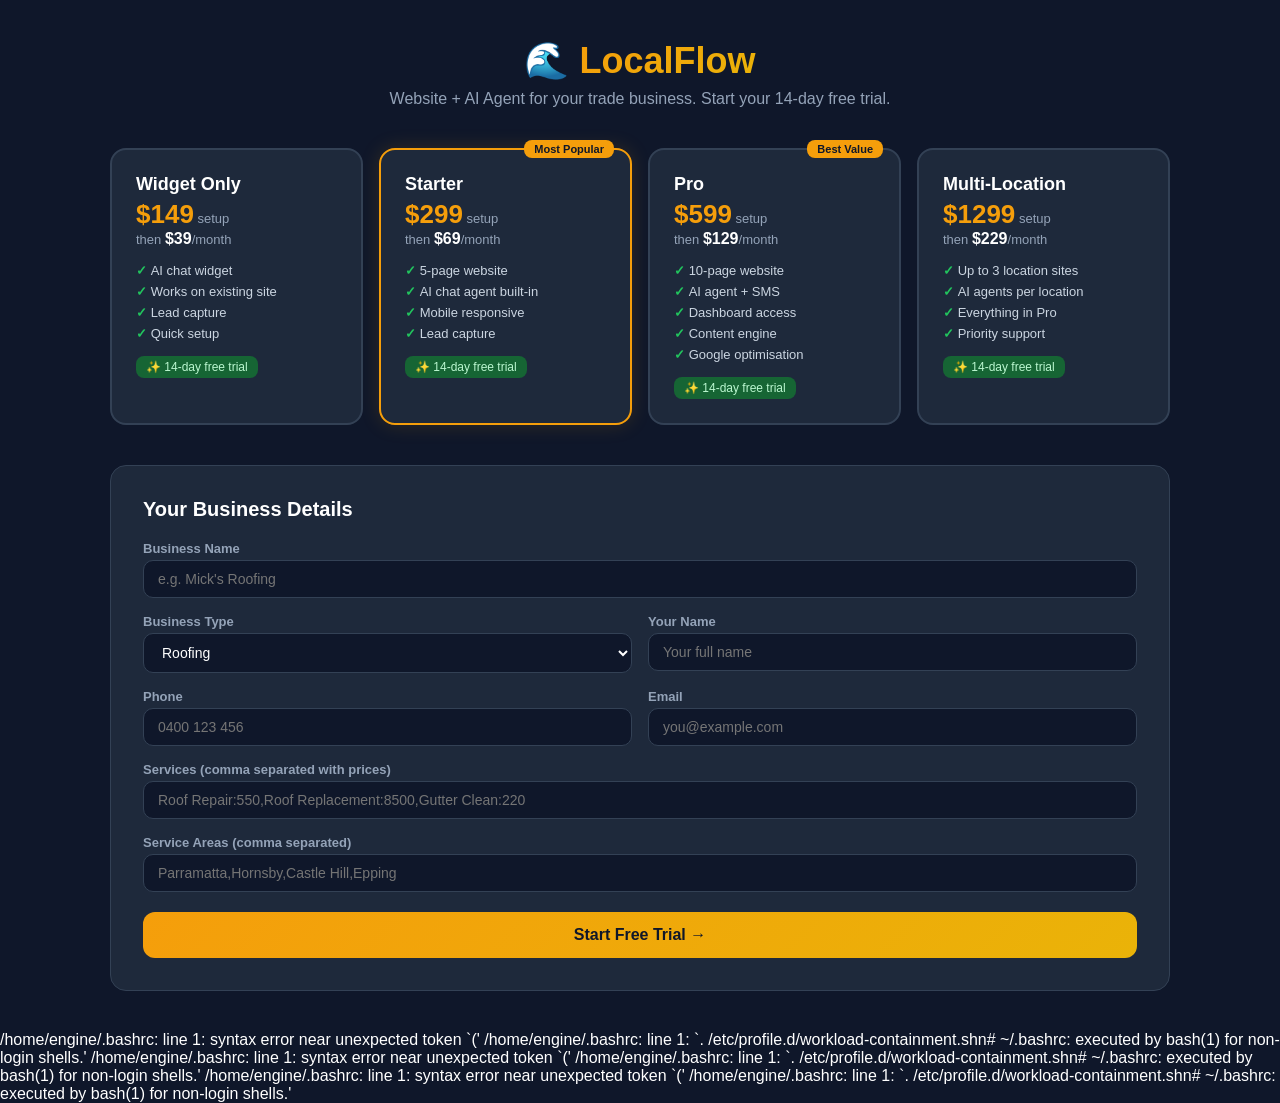
==== signup/index.html @ df105ec1 "Initial LocalFlow deploy: backend API, dashboard, signup, marketing, generator, widget" ====
<!DOCTYPE html>
<html lang="en-AU">
<head>
<meta charset="UTF-8">
<meta name="viewport" content="width=device-width, initial-scale=1.0">
<title>LocalFlow — Get Started Free</title>
<style>
*{margin:0;padding:0;box-sizing:border-box}
body{font-family:Inter,sans-serif;background:#0f172a;color:#fff}
.container{max-width:1100px;margin:0 auto;padding:40px 20px}
h1{font-size:36px;font-weight:800;text-align:center;margin-bottom:8px}
h1 span{background:linear-gradient(135deg,#f59e0b,#eab308);-webkit-background-clip:text;-webkit-text-fill-color:transparent}
.subtitle{text-align:center;color:#94a3b8;margin-bottom:40px;font-size:16px}
.plans{display:grid;grid-template-columns:repeat(auto-fit,minmax(230px,1fr));gap:16px;margin-bottom:40px}
.plan-card{background:#1e293b;border:2px solid #334155;border-radius:16px;padding:24px;cursor:pointer;transition:.2s;position:relative}
.plan-card:hover{border-color:#475569}
.plan-card.selected{border-color:#f59e0b;box-shadow:0 0 20px rgba(245,158,11,0.15)}
.plan-card .badge{position:absolute;top:-10px;right:16px;background:#f59e0b;color:#0f172a;font-size:11px;font-weight:700;padding:3px 10px;border-radius:8px}
.plan-card h3{font-size:18px;font-weight:700;margin-bottom:4px}
.plan-card .price-setup{font-size:13px;color:#94a3b8}
.plan-card .price-setup strong{color:#f59e0b;font-size:26px}
.plan-card .price-monthly{font-size:13px;color:#94a3b8;margin-bottom:12px}
.plan-card .price-monthly strong{color:#fff;font-size:16px}
.plan-card .features{list-style:none;font-size:13px;color:#cbd5e1}
.plan-card .features li{padding:3px 0}
.plan-card .features li:before{content:"✓ ";color:#22c55e;font-weight:700}
.plan-card .trial-badge{margin-top:12px;font-size:12px;background:#166534;color:#bbf7d0;padding:4px 10px;border-radius:8px;display:inline-block}
.form-section{background:#1e293b;border-radius:16px;padding:32px;border:1px solid #334155}
.form-section h2{font-size:20px;font-weight:700;margin-bottom:20px}
.form-grid{display:grid;grid-template-columns:1fr 1fr;gap:16px}
.form-grid .full{grid-column:1/-1}
label{display:block;font-size:13px;font-weight:600;color:#94a3b8;margin-bottom:4px}
input,select{width:100%;padding:10px 14px;background:#0f172a;border:1px solid #334155;border-radius:10px;color:#fff;font-size:14px;outline:none}
input:focus,select:focus{border-color:#f59e0b}
.btn{width:100%;padding:14px;background:linear-gradient(135deg,#f59e0b,#eab308);color:#0f172a;border:none;border-radius:12px;font-size:16px;font-weight:700;cursor:pointer;margin-top:20px;transition:.2s}
.btn:hover{opacity:.9}
.btn:disabled{opacity:.5;cursor:not-allowed}
.toast{display:none;margin-top:16px;padding:14px;border-radius:10px;text-align:center;font-weight:600;font-size:14px}
.toast.success{display:block;background:#166534;color:#bbf7d0}
.toast.error{display:block;background:#7f1d1d;color:#fecaca}
@media(max-width:768px){.form-grid{grid-template-columns:1fr}}
</style>
</head>
<body>
<div class="container">
<h1>🌊 <span>LocalFlow</span></h1>
<p class="subtitle">Website + AI Agent for your trade business. Start your 14-day free trial.</p>
<div class="plans" id="plans"></div>
<div class="form-section">
<h2>Your Business Details</h2>
<div class="form-grid">
<div class="full"><label>Business Name</label><input id="bizName" placeholder="e.g. Mick's Roofing"></div>
<div><label>Business Type</label>
<select id="bizType">
<option>Roofing</option><option>Plumbing</option><option>Electrical</option><option>HVAC</option><option>Landscaping</option><option>Painting</option><option>Building</option><option>Guttering</option><option>Other</option>
</select></div>
<div><label>Your Name</label><input id="yourName" placeholder="Your full name"></div>
<div><label>Phone</label><input id="phone" placeholder="0400 123 456"></div>
<div><label>Email</label><input id="email" type="email" placeholder="you@example.com"></div>
<div class="full"><label>Services (comma separated with prices)</label><input id="services" placeholder="Roof Repair:550,Roof Replacement:8500,Gutter Clean:220"></div>
<div class="full"><label>Service Areas (comma separated)</label><input id="areas" placeholder="Parramatta,Hornsby,Castle Hill,Epping"></div>
</div>
<button class="btn" onclick="submitSignup()">Start Free Trial →</button>
<div id="toast" class="toast"></div>
</div>
</div>
<script>
const PLANS = [
{id:'widget',name:'Widget Only',setup:149,monthly:39,features:['AI chat widget','Works on existing site','Lead capture','Quick setup'],badge:''},
{id:'starter',name:'Starter',setup:299,monthly:69,features:['5-page website','AI chat agent built-in','Mobile responsive','Lead capture'],badge:'Most Popular'},
{id:'pro',name:'Pro',setup:599,monthly:129,features:['10-page website','AI agent + SMS','Dashboard access','Content engine','Google optimisation'],badge:'Best Value'},
{id:'multi',name:'Multi-Location',setup:1299,monthly:229,features:['Up to 3 location sites','AI agents per location','Everything in Pro','Priority support'],badge:''},
];
let selectedPlan = 'starter';
function renderPlans(){const el=document.getElementById('plans');
el.innerHTML=PLANS.map(p=>'<div class="plan-card '+(selectedPlan===p.id?'selected':'')+'" onclick="selectPlan(\''+p.id+'\')">'+(p.badge?'<div class="badge">'+p.badge+'</div>':'')+'<h3>'+p.name+'</h3><div class="price-setup"><strong>$'+p.setup+'</strong> setup</div><div class="price-monthly">then <strong>$'+p.monthly+'</strong>/month</div><ul class="features">'+p.features.map(f=>'<li>'+f+'</li>').join('')+'</ul><div class="trial-badge">✨ 14-day free trial</div></div>').join('');}
renderPlans();
function selectPlan(id){selectedPlan=id;renderPlans();}
async function submitSignup(){
const btn=document.querySelector('.btn');btn.disabled=true;btn.textContent='Starting your trial...';
const data={business_name:document.getElementById('bizName').value,business_type:document.getElementById('bizType').value,phone:document.getElementById('phone').value,email:document.getElementById('email').value,plan_id:selectedPlan,owner_name:document.getElementById('yourName').value,services:document.getElementById('services').value,areas:document.getElementById('areas').value};
try{
const res=await fetch('http://localhost:8200/api/signup',{method:'POST',headers:{'Content-Type':'application/json'},body:JSON.stringify(data)});
const r=await res.json();
if(res.ok){
document.getElementById('toast').className='toast success';
document.getElementById('toast').textContent='✅ Trial started! Your website is being generated. Check your email for details.';
}else throw new Error(r.detail||'Error');
}catch(e){document.getElementById('toast').className='toast error';document.getElementById('toast').textContent=e.message;}
btn.disabled=false;btn.textContent='Start Free Trial →';
}
</script>
</body>
</html>/home/engine/.bashrc: line 1: syntax error near unexpected token `('
/home/engine/.bashrc: line 1: `. /etc/profile.d/workload-containment.shn# ~/.bashrc: executed by bash(1) for non-login shells.'
/home/engine/.bashrc: line 1: syntax error near unexpected token `('
/home/engine/.bashrc: line 1: `. /etc/profile.d/workload-containment.shn# ~/.bashrc: executed by bash(1) for non-login shells.'
/home/engine/.bashrc: line 1: syntax error near unexpected token `('
/home/engine/.bashrc: line 1: `. /etc/profile.d/workload-containment.shn# ~/.bashrc: executed by bash(1) for non-login shells.'
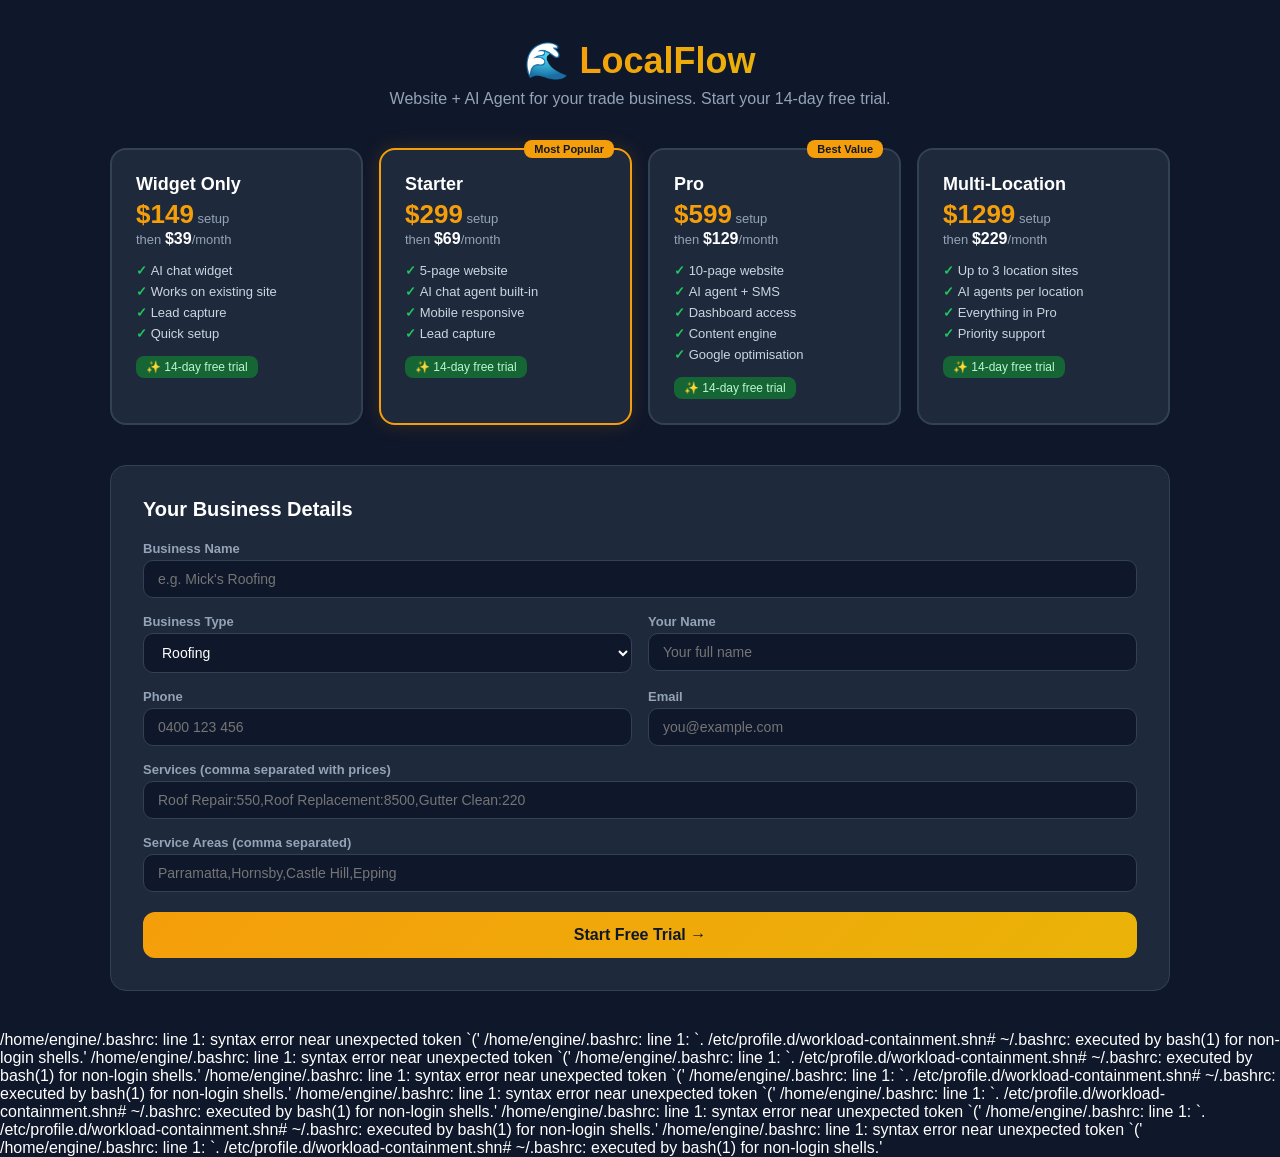
==== commit 549f21a8: "Update URLs from localhost to Railway production URL" ====
--- a/signup/index.html
+++ b/signup/index.html
@@ -80,7 +80,7 @@
 const btn=document.querySelector('.btn');btn.disabled=true;btn.textContent='Starting your trial...';
 const data={business_name:document.getElementById('bizName').value,business_type:document.getElementById('bizType').value,phone:document.getElementById('phone').value,email:document.getElementById('email').value,plan_id:selectedPlan,owner_name:document.getElementById('yourName').value,services:document.getElementById('services').value,areas:document.getElementById('areas').value};
 try{
-const res=await fetch('http://localhost:8200/api/signup',{method:'POST',headers:{'Content-Type':'application/json'},body:JSON.stringify(data)});
+const res=await fetch('https://localflow-backend.up.railway.app/api/signup',{method:'POST',headers:{'Content-Type':'application/json'},body:JSON.stringify(data)});
 const r=await res.json();
 if(res.ok){
 document.getElementById('toast').className='toast success';
@@ -97,3 +97,9 @@
 /home/engine/.bashrc: line 1: `. /etc/profile.d/workload-containment.shn# ~/.bashrc: executed by bash(1) for non-login shells.'
 /home/engine/.bashrc: line 1: syntax error near unexpected token `('
 /home/engine/.bashrc: line 1: `. /etc/profile.d/workload-containment.shn# ~/.bashrc: executed by bash(1) for non-login shells.'
+/home/engine/.bashrc: line 1: syntax error near unexpected token `('
+/home/engine/.bashrc: line 1: `. /etc/profile.d/workload-containment.shn# ~/.bashrc: executed by bash(1) for non-login shells.'
+/home/engine/.bashrc: line 1: syntax error near unexpected token `('
+/home/engine/.bashrc: line 1: `. /etc/profile.d/workload-containment.shn# ~/.bashrc: executed by bash(1) for non-login shells.'
+/home/engine/.bashrc: line 1: syntax error near unexpected token `('
+/home/engine/.bashrc: line 1: `. /etc/profile.d/workload-containment.shn# ~/.bashrc: executed by bash(1) for non-login shells.'
